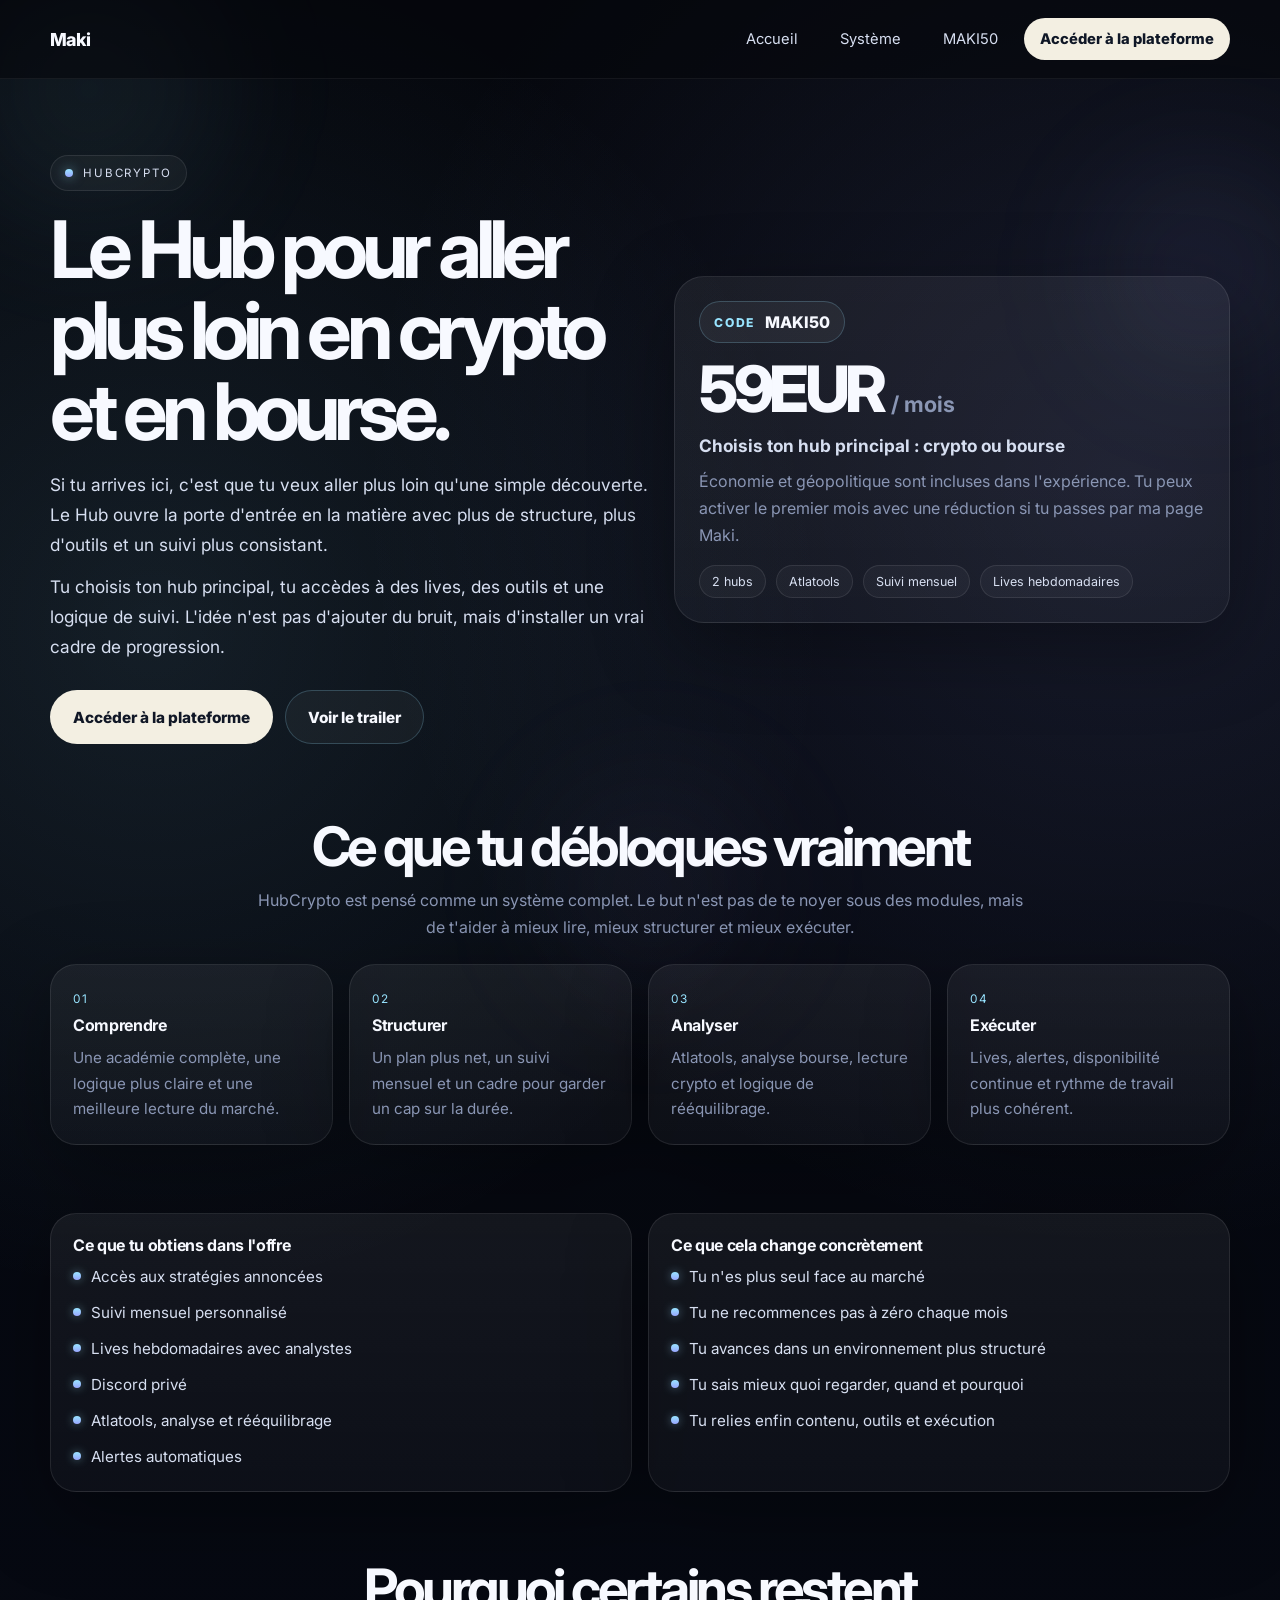
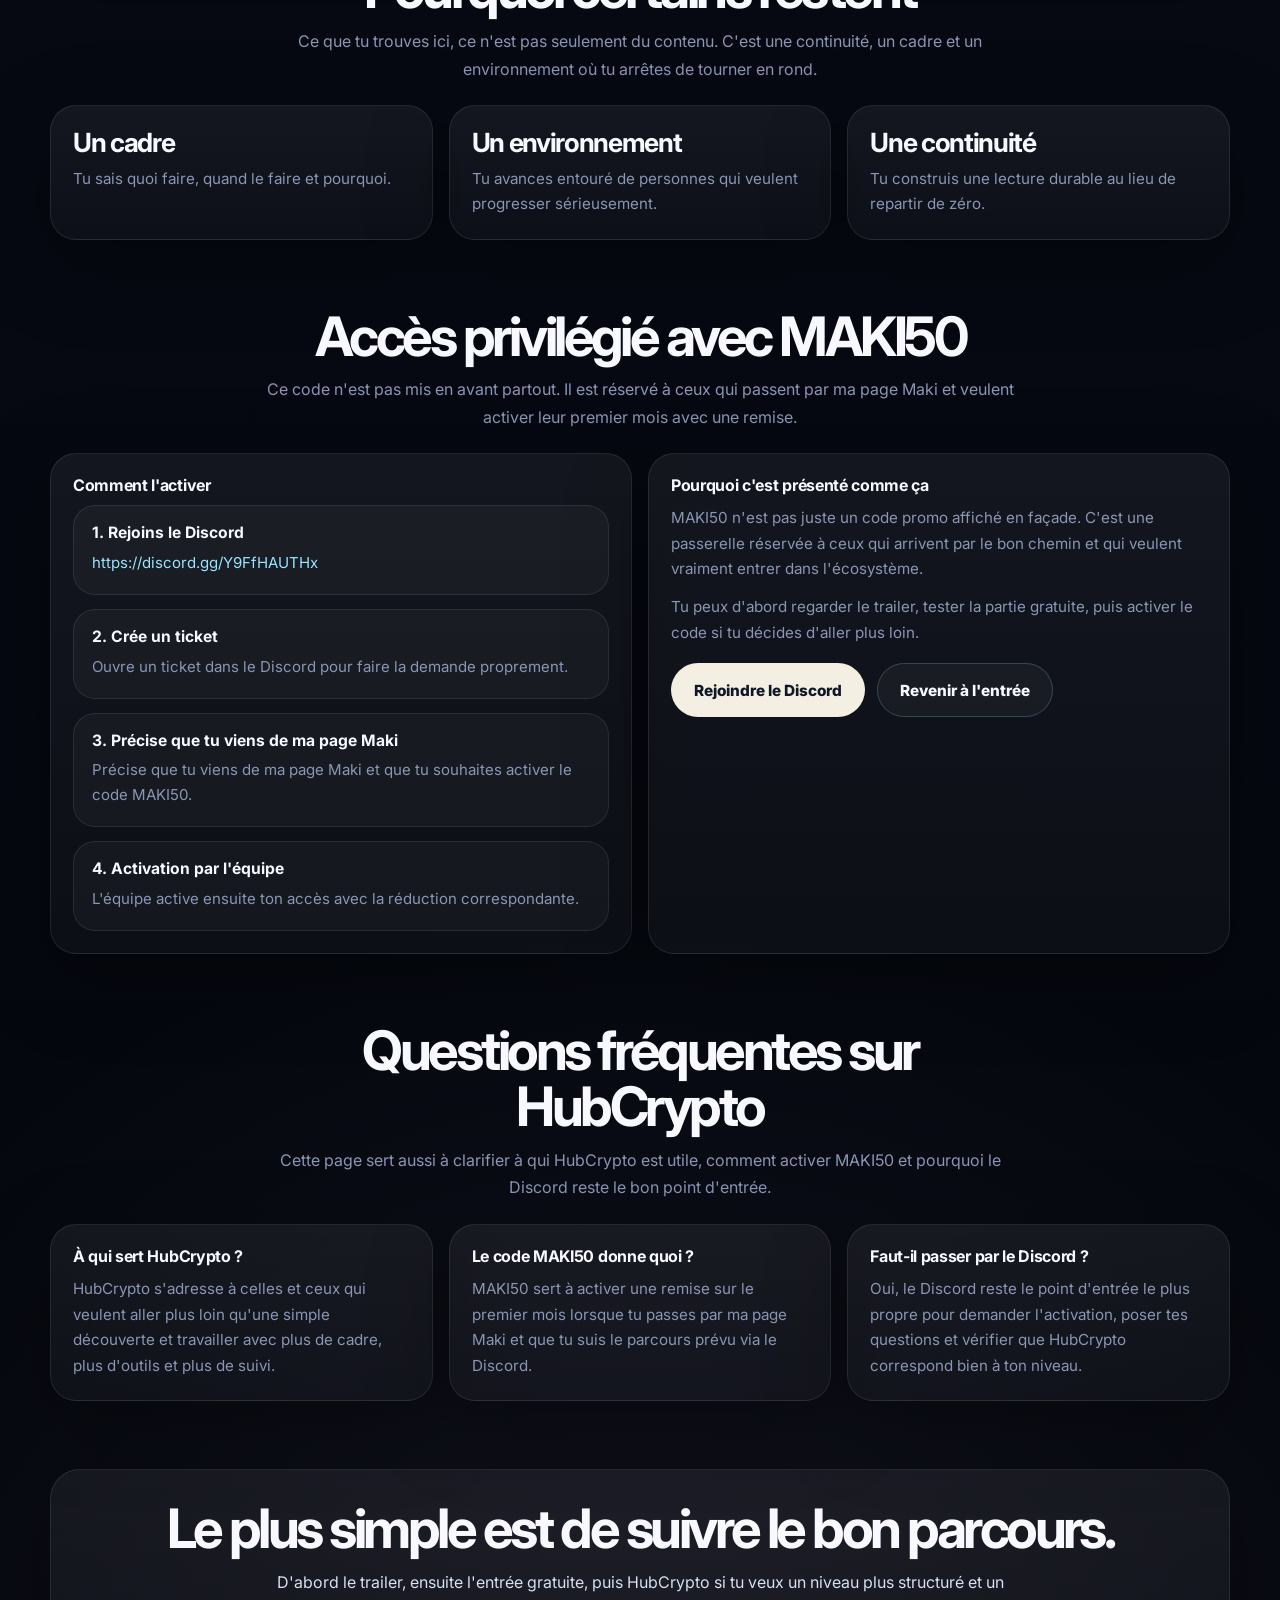
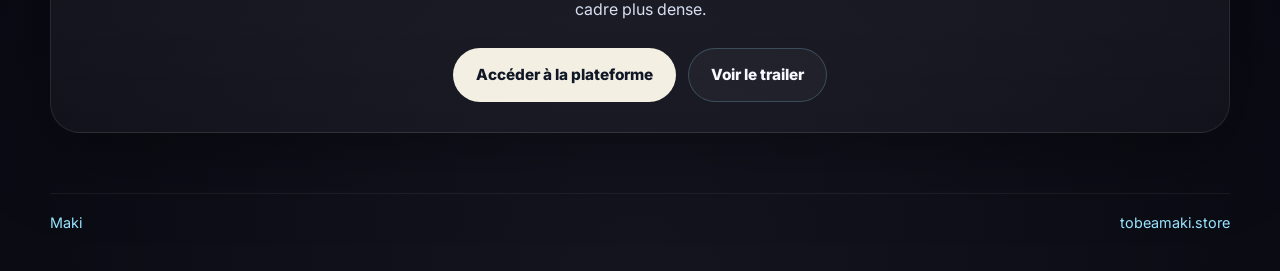
==== hub-details.html @ 9379d166 "Add files via upload" ====
<!DOCTYPE html>
<html lang="fr">
<head>
  <meta charset="UTF-8" />
  <meta http-equiv="Content-Type" content="text/html; charset=UTF-8" />
  <meta name="viewport" content="width=device-width, initial-scale=1.0, viewport-fit=cover" />
  <title>HubCrypto | Aller plus loin avec un vrai cadre</title>
  <link rel="icon" href="https://prod-image-cdn.tensor.trade/images/slug=2c6c34a6-a621-4c5c-a47c-af0aac421579/400x400/freeze=false/https%3A%2F%2Fgateway.irys.xyz%2FCeRVqfexaq6KLjhwmfoS9aE4mgQL9Txv5ToTV9CzAG5n" />
  <meta
    name="description"
    content="Maki vous invite vers l'entrée du HubCrypto avec une plateforme plus structurée : outils, suivi, lives et code MAKI50 pour aller plus loin en crypto et en bourse."
  />
  <meta name="robots" content="index,follow,max-image-preview:large,max-snippet:-1,max-video-preview:-1" />
  <meta property="og:type" content="website" />
  <meta property="og:site_name" content="Maki" />
  <meta property="og:title" content="HubCrypto | Plateforme crypto et bourse avec outils, suivi et MAKI50" />
  <meta
    property="og:description"
    content="HubCrypto prolonge l'entrée Maki avec plus de cadre, plus d'outils, des lives, un suivi et un accès réservé via MAKI50."
  />
  <meta property="og:url" content="https://hub.tobeamaki.store/hub-details" />
  <meta property="og:image" content="https://hub.tobeamaki.store/social-card.svg" />
  <meta name="twitter:card" content="summary_large_image" />
  <meta name="twitter:title" content="HubCrypto | Plateforme crypto et bourse avec outils, suivi et MAKI50" />
  <meta
    name="twitter:description"
    content="Une page claire pour comprendre à qui sert HubCrypto, ce qu'il apporte et comment activer MAKI50."
  />
  <meta name="twitter:image" content="https://hub.tobeamaki.store/social-card.svg" />
  <link rel="canonical" href="https://hub.tobeamaki.store/hub-details" />
  <link rel="stylesheet" href="hub-details.css" />
<script type="application/ld+json">
    {
      "@context": "https://schema.org",
      "@graph": [
        {
          "@type": "WebPage",
          "name": "HubCrypto | Plateforme crypto et bourse avec outils, suivi et MAKI50",
          "url": "https://hub.tobeamaki.store/hub-details",
          "description": "HubCrypto prolonge l'entrée Maki avec une plateforme plus structurée : outils, suivi, lives et code MAKI50 pour aller plus loin en crypto et en bourse.",
          "inLanguage": "fr-FR",
          "isPartOf": {
            "@type": "WebSite",
            "name": "Maki",
            "url": "https://hub.tobeamaki.store/"
          }
        }
      ]
    }
  </script>
  <script type="application/ld+json">
    {
      "@context": "https://schema.org",
      "@type": "FAQPage",
      "mainEntity": [
        {
          "@type": "Question",
          "name": "À qui sert HubCrypto ?",
          "acceptedAnswer": {
            "@type": "Answer",
            "text": "HubCrypto s'adresse à celles et ceux qui veulent aller plus loin qu'une simple découverte et travailler avec plus de cadre, plus d'outils et plus de suivi."
          }
        },
        {
          "@type": "Question",
          "name": "Le code MAKI50 donne quoi ?",
          "acceptedAnswer": {
            "@type": "Answer",
            "text": "MAKI50 sert à activer une remise sur le premier mois lorsque tu passes par la page Maki et que tu suis le parcours prévu via le Discord."
          }
        },
        {
          "@type": "Question",
          "name": "Faut-il passer par le Discord ?",
          "acceptedAnswer": {
            "@type": "Answer",
            "text": "Oui, le Discord reste le point d'entrée le plus propre pour demander l'activation, poser tes questions et vérifier que HubCrypto correspond bien à ton niveau."
          }
        }
      ]
    }
  </script>
  
</head>
<body>
  <div class="orb"></div>
  <div class="orb-2"></div>
  <div class="orb-3"></div>

  <div class="wrap">
    <header class="nav">
      <div class="nav-inner">
        <a class="brand" href="index.html">Maki</a>
        <nav class="nav-links">
          <a href="index.html">Accueil</a>
          <a href="#systeme">Système</a>
          <a href="#maki50">MAKI50</a>
          <a class="nav-cta" href="https://atlametrics.app/" target="_blank" rel="noopener noreferrer">Accéder à la plateforme</a>
        </nav>
      </div>
    </header>

    <main>
      <section class="hero">
        <div class="container hero-grid">
          <div>
            <div class="badge">HubCrypto</div>
            <h1>Le Hub pour aller plus loin en crypto et en bourse.</h1>
            <p class="hero-copy">
              Si tu arrives ici, c'est que tu veux aller plus loin qu'une simple découverte. Le Hub ouvre la porte d'entrée en la matière avec plus de structure, plus d'outils et un suivi plus consistant.
            </p>
            <p class="hero-copy">
              Tu choisis ton hub principal, tu accèdes à des lives, des outils et une logique de suivi. L'idée n'est pas d'ajouter du bruit, mais d'installer un vrai cadre de progression.
            </p>

            <div class="hero-actions">
              <a class="btn btn-primary" href="https://atlametrics.app/" target="_blank" rel="noopener noreferrer">Accéder à la plateforme</a>
              <a class="btn btn-secondary" href="/trailer">Voir le trailer</a>
            </div>
          </div>

          <div class="price-card">
            <div class="promo"><small>Code</small><span>MAKI50</span></div>
            <div class="price-big">59EUR <span>/ mois</span></div>
            <strong>Choisis ton hub principal : crypto ou bourse</strong>
            <p style="color:var(--text-3);line-height:1.68;">
              Économie et géopolitique sont incluses dans l'expérience. Tu peux activer le premier mois avec une réduction si tu passes par ma page Maki.
            </p>

            <div class="price-pills">
              <span class="pill">2 hubs</span>
              <span class="pill">Atlatools</span>
              <span class="pill">Suivi mensuel</span>
              <span class="pill">Lives hebdomadaires</span>
            </div>
          </div>
        </div>
      </section>

      <section id="systeme">
        <div class="container">
          <div class="section-head">
            <h2>Ce que tu débloques vraiment</h2>
            <p>
              HubCrypto est pensé comme un système complet. Le but n'est pas de te noyer sous des modules, mais de t'aider à mieux lire, mieux structurer et mieux exécuter.
            </p>
          </div>

          <div class="grid-4">
            <article class="matrix-card">
              <em>01</em>
              <h3>Comprendre</h3>
              <p>Une académie complète, une logique plus claire et une meilleure lecture du marché.</p>
            </article>

            <article class="matrix-card">
              <em>02</em>
              <h3>Structurer</h3>
              <p>Un plan plus net, un suivi mensuel et un cadre pour garder un cap sur la durée.</p>
            </article>

            <article class="matrix-card">
              <em>03</em>
              <h3>Analyser</h3>
              <p>Atlatools, analyse bourse, lecture crypto et logique de rééquilibrage.</p>
            </article>

            <article class="matrix-card">
              <em>04</em>
              <h3>Exécuter</h3>
              <p>Lives, alertes, disponibilité continue et rythme de travail plus cohérent.</p>
            </article>
          </div>
        </div>
      </section>

      <section>
        <div class="container grid-2">
          <article class="card">
            <h3>Ce que tu obtiens dans l'offre</h3>
            <ul class="feature-list">
              <li>Accès aux stratégies annoncées</li>
              <li>Suivi mensuel personnalisé</li>
              <li>Lives hebdomadaires avec analystes</li>
              <li>Discord privé</li>
              <li>Atlatools, analyse et rééquilibrage</li>
              <li>Alertes automatiques</li>
            </ul>
          </article>

          <article class="card">
            <h3>Ce que cela change concrètement</h3>
            <ul class="feature-list">
              <li>Tu n'es plus seul face au marché</li>
              <li>Tu ne recommences pas à zéro chaque mois</li>
              <li>Tu avances dans un environnement plus structuré</li>
              <li>Tu sais mieux quoi regarder, quand et pourquoi</li>
              <li>Tu relies enfin contenu, outils et exécution</li>
            </ul>
          </article>
        </div>
      </section>

      <section>
        <div class="container">
          <div class="section-head">
            <h2>Pourquoi certains restent</h2>
            <p>
              Ce que tu trouves ici, ce n'est pas seulement du contenu. C'est une continuité, un cadre et un environnement où tu arrêtes de tourner en rond.
            </p>
          </div>

          <div class="grid-3">
            <article class="kpi-card">
              <strong>Un cadre</strong>
              <p>Tu sais quoi faire, quand le faire et pourquoi.</p>
            </article>

            <article class="kpi-card">
              <strong>Un environnement</strong>
              <p>Tu avances entouré de personnes qui veulent progresser sérieusement.</p>
            </article>

            <article class="kpi-card">
              <strong>Une continuité</strong>
              <p>Tu construis une lecture durable au lieu de repartir de zéro.</p>
            </article>
          </div>
        </div>
      </section>

      <section id="maki50">
        <div class="container">
          <div class="section-head">
            <h2>Accès privilégié avec MAKI50</h2>
            <p>
              Ce code n'est pas mis en avant partout. Il est réservé à ceux qui passent par ma page Maki et veulent activer leur premier mois avec une remise.
            </p>
          </div>

          <div class="grid-2">
            <article class="card">
              <h3>Comment l'activer</h3>
              <div class="steps">
                <div class="step">
                  <strong>1. Rejoins le Discord</strong>
                  <p><a href="https://discord.gg/Y9FfHAUTHx" target="_blank" rel="noopener noreferrer" style="color:#98e4ff;text-decoration:none;">https://discord.gg/Y9FfHAUTHx</a></p>
                </div>
                <div class="step">
                  <strong>2. Crée un ticket</strong>
                  <p>Ouvre un ticket dans le Discord pour faire la demande proprement.</p>
                </div>
                <div class="step">
                  <strong>3. Précise que tu viens de ma page Maki</strong>
                  <p>Précise que tu viens de ma page Maki et que tu souhaites activer le code MAKI50.</p>
                </div>
                <div class="step">
                  <strong>4. Activation par l'équipe</strong>
                  <p>L'équipe active ensuite ton accès avec la réduction correspondante.</p>
                </div>
              </div>
            </article>

            <article class="card">
              <h3>Pourquoi c'est présenté comme ça</h3>
              <p>
                MAKI50 n'est pas juste un code promo affiché en façade. C'est une passerelle réservée à ceux qui arrivent par le bon chemin et qui veulent vraiment entrer dans l'écosystème.
              </p>
              <p style="margin-top:12px;">
                Tu peux d'abord regarder le trailer, tester la partie gratuite, puis activer le code si tu décides d'aller plus loin.
              </p>
              <div style="display:flex;gap:12px;flex-wrap:wrap;margin-top:18px;">
                <a class="btn btn-primary" href="https://discord.gg/Y9FfHAUTHx" target="_blank" rel="noopener noreferrer">Rejoindre le Discord</a>
                <a class="btn btn-secondary" href="/">Revenir à l'entrée</a>
              </div>
            </article>
          </div>
        </div>
      </section>

      <section id="faq">
        <div class="container">
          <div class="section-head">
            <h2>Questions fréquentes sur HubCrypto</h2>
            <p>
              Cette page sert aussi à clarifier à qui HubCrypto est utile, comment activer MAKI50 et pourquoi le Discord reste le bon point d'entrée.
            </p>
          </div>

          <div class="grid-3">
            <article class="card">
              <h3>À qui sert HubCrypto ?</h3>
              <p>
                HubCrypto s'adresse à celles et ceux qui veulent aller plus loin qu'une simple découverte et travailler avec plus de cadre, plus d'outils et plus de suivi.
              </p>
            </article>

            <article class="card">
              <h3>Le code MAKI50 donne quoi ?</h3>
              <p>
                MAKI50 sert à activer une remise sur le premier mois lorsque tu passes par ma page Maki et que tu suis le parcours prévu via le Discord.
              </p>
            </article>

            <article class="card">
              <h3>Faut-il passer par le Discord ?</h3>
              <p>
                Oui, le Discord reste le point d'entrée le plus propre pour demander l'activation, poser tes questions et vérifier que HubCrypto correspond bien à ton niveau.
              </p>
            </article>
          </div>
        </div>
      </section>

      <section>
        <div class="container">
          <div class="cta-card">
            <h2>Le plus simple est de suivre le bon parcours.</h2>
            <p>
              D'abord le trailer, ensuite l'entrée gratuite, puis HubCrypto si tu veux un niveau plus structuré et un cadre plus dense.
            </p>
            <div class="cta-actions">
              <a class="btn btn-primary" href="https://atlametrics.app/" target="_blank" rel="noopener noreferrer">Accéder à la plateforme</a>
              <a class="btn btn-secondary" href="/trailer">Voir le trailer</a>
            </div>
          </div>
        </div>
      </section>
    </main>

    <footer>
      <div class="container footer">
        <span class="eyebrow" style="color: var(--accent);">Maki</span>
        <a href="https://tobeamaki.store" style="text-decoration: none; color: inherit;">
          <span class="eyebrow" style="color: var(--accent);">tobeamaki.store</span>
        </a>
      </div>
    </footer>
  </div>
</body>
</html>
</html>
---- hub-details.css ----
﻿@import url('https://fonts.googleapis.com/css2?family=Inter:wght@400;500;600;700;800&display=swap');

*{margin:0;padding:0;box-sizing:border-box}

    :root{
      --bg:#05070d;
      --panel:rgba(255,255,255,.05);
      --line:rgba(255,255,255,.09);
      --line-strong:rgba(152,228,255,.22);
      --text-1:#f7f9ff;
      --text-2:#d7dff1;
      --text-3:#8a96b4;
      --accent:#98e4ff;
      --accent-2:#9aa7ff;
      --brand:#f3efe2;
      --shadow:0 24px 80px rgba(0,0,0,.34);
      --container:1180px;
    }

    html{
      -webkit-font-smoothing:antialiased;
      -moz-osx-font-smoothing:grayscale;
      text-rendering:optimizeLegibility;
      scroll-behavior:smooth;
    }

    body{
      font-family:"Inter", ui-sans-serif, system-ui, -apple-system, BlinkMacSystemFont, "Segoe UI", Roboto, Arial, sans-serif;
      background:
        radial-gradient(circle at 12% 18%, rgba(152,228,255,.10), transparent 22%),
        radial-gradient(circle at 88% 14%, rgba(154,167,255,.12), transparent 24%),
        radial-gradient(circle at 50% 100%, rgba(203,188,255,.08), transparent 28%),
        linear-gradient(180deg,#05070d 0%,#060912 50%,#04060c 100%);
      color:var(--text-1);
      overflow-x:hidden;
      min-height:100vh;
    }

    body::before{
      content:"";
      position:fixed;
      inset:0;
      pointer-events:none;
      opacity:.16;
      background-image:
        linear-gradient(rgba(255,255,255,.03) 1px, transparent 1px),
        linear-gradient(90deg, rgba(255,255,255,.03) 1px, transparent 1px);
      background-size:52px 52px;
      mask-image:radial-gradient(circle at center, black 38%, transparent 92%);
    }

    .orb,.orb-2,.orb-3{
      position:fixed;
      border-radius:999px;
      filter:blur(70px);
      pointer-events:none;
      opacity:.55;
      z-index:0;
    }

    .orb{
      width:34vw;height:34vw;left:-10vw;top:-10vw;
      background:radial-gradient(circle, rgba(152,228,255,.18), transparent 66%);
    }

    .orb-2{
      width:28vw;height:28vw;right:-8vw;top:10vh;
      background:radial-gradient(circle, rgba(154,167,255,.18), transparent 66%);
    }

    .orb-3{
      width:30vw;height:30vw;left:36vw;bottom:-14vw;
      background:radial-gradient(circle, rgba(203,188,255,.10), transparent 70%);
    }

    .wrap{position:relative;z-index:1}
    .container{width:min(calc(100% - 32px), var(--container));margin:0 auto}

    .nav{
      position:sticky;
      top:0;
      z-index:20;
      backdrop-filter:blur(18px);
      background:rgba(5,7,13,.60);
      border-bottom:1px solid rgba(255,255,255,.06);
    }

    .nav-inner{
      width:min(calc(100% - 32px), var(--container));
      margin:0 auto;
      min-height:78px;
      display:flex;
      align-items:center;
      justify-content:space-between;
      gap:14px;
    }

    .brand{
      text-decoration:none;
      color:var(--text-1);
      font-weight:800;
      font-family:"Inter", ui-sans-serif, system-ui, -apple-system, BlinkMacSystemFont, "Segoe UI", Roboto, Arial, sans-serif;
      letter-spacing:-.04em;
      font-size:1.12rem;
    }

    .nav-links{
      display:flex;
      align-items:center;
      gap:10px;
      flex-wrap:wrap;
    }

    .nav-links a{
      text-decoration:none;
      color:var(--text-2);
      font-size:.92rem;
      padding:11px 15px;
      border-radius:999px;
      border:1px solid transparent;
      transition:.2s ease;
    }

    .nav-links a:hover{
      background:rgba(255,255,255,.04);
      border-color:var(--line);
    }

    .nav-links .nav-cta{
      background:var(--brand);
      color:#0f1726;
      font-weight:800;
      border-color:transparent;
    }

    .hero{
      padding:76px 0 40px;
    }

    .hero-grid{
      display:grid;
      grid-template-columns:1.04fr .96fr;
      gap:22px;
      align-items:center;
    }

    .badge{
      display:inline-flex;
      align-items:center;
      gap:10px;
      padding:10px 14px;
      border-radius:999px;
      border:1px solid var(--line);
      background:rgba(255,255,255,.04);
      color:var(--text-2);
      font-size:.72rem;
      letter-spacing:.16em;
      text-transform:uppercase;
      margin-bottom:18px;
    }

    .badge::before{
      content:"";
      width:8px;height:8px;border-radius:999px;
      background:linear-gradient(180deg,var(--accent),var(--accent-2));
      box-shadow:0 0 12px rgba(152,228,255,.55);
    }

    h1,h2,.brand,.price-big,.card h3,.matrix-card h3,.kpi-card h3,.kpi-card strong{
      font-family:"Inter", ui-sans-serif, system-ui, -apple-system, BlinkMacSystemFont, "Segoe UI", Roboto, Arial, sans-serif;
    }

    h1{
      font-size:clamp(2.8rem, 6.2vw, 5.4rem);
      line-height:1.02;
      letter-spacing:-.075em;
      margin-bottom:18px;
      max-width:760px;
    }

    .hero-copy{
      font-size:clamp(1rem,1.8vw,1.08rem);
      line-height:1.74;
      color:var(--text-2);
      max-width:730px;
    }

    .hero-copy + .hero-copy{margin-top:12px}

    .hero-actions{
      display:flex;
      gap:12px;
      flex-wrap:wrap;
      margin-top:28px;
    }

    .btn{
      min-height:54px;
      padding:0 22px;
      border-radius:999px;
      text-decoration:none;
      display:inline-flex;
      align-items:center;
      justify-content:center;
      font-weight:800;
      font-size:.96rem;
      transition:.2s ease;
    }

    .btn-primary{
      background:var(--brand);
      color:#101726;
      border:1px solid transparent;
    }

    .btn-primary:hover,.btn-secondary:hover{transform:translateY(-1px)}

    .btn-secondary{
      color:var(--text-1);
      border:1px solid var(--line-strong);
      background:rgba(255,255,255,.04);
    }

    .panel,.card,.matrix-card,.price-card,.kpi-card,.cta-card{
      border:1px solid var(--line);
      background:linear-gradient(180deg, rgba(255,255,255,.06), rgba(255,255,255,.03));
      box-shadow:var(--shadow);
      backdrop-filter:blur(16px);
    }

    .price-card{
      border-radius:30px;
      padding:24px;
    }

    .promo{
      display:inline-flex;
      align-items:center;
      gap:10px;
      padding:10px 14px;
      border-radius:999px;
      border:1px solid var(--line-strong);
      background:rgba(255,255,255,.05);
      font-weight:800;
      color:var(--text-1);
      margin-bottom:14px;
    }

    .promo small{
      color:var(--accent);
      font-size:.76rem;
      text-transform:uppercase;
      letter-spacing:.14em;
    }

    .price-big{
      font-size:clamp(2.7rem,5vw,4.3rem);
      line-height:1;
      letter-spacing:-.07em;
      font-weight:800;
      color:var(--text-1);
      margin-bottom:12px;
    }

    .price-big span{
      font-size:.34em;
      font-weight:700;
      color:var(--text-3);
      letter-spacing:0;
    }

    .price-card strong{
      display:block;
      font-size:1.08rem;
      color:var(--text-2);
      line-height:1.45;
      margin-bottom:10px;
    }

    .price-pills{
      display:flex;
      gap:10px;
      flex-wrap:wrap;
      margin-top:16px;
    }

    .pill{
      padding:8px 12px;
      border-radius:999px;
      border:1px solid var(--line);
      background:rgba(255,255,255,.04);
      font-size:.78rem;
      color:var(--text-2);
    }

    section{padding:34px 0}

    .section-head{
      max-width:780px;
      margin:0 auto 22px;
      text-align:center;
    }

    h2{
      font-size:clamp(2rem,4.4vw,3.4rem);
      line-height:1.04;
      letter-spacing:-.065em;
      margin-bottom:12px;
    }

    .section-head p{
      color:var(--text-3);
      line-height:1.72;
      font-size:1rem;
    }

    .grid-2,.grid-3,.grid-4{
      display:grid;
      gap:16px;
    }

    .grid-2{grid-template-columns:1fr 1fr}
    .grid-3{grid-template-columns:repeat(3,1fr)}
    .grid-4{grid-template-columns:repeat(4,1fr)}

    .card,.matrix-card,.kpi-card{
      border-radius:26px;
      padding:22px;
    }

    .card h3,.matrix-card h3,.kpi-card h3{
      font-size:1rem;
      line-height:1.2;
      letter-spacing:-.02em;
      color:var(--text-1);
      margin-bottom:10px;
    }

    .card p,.matrix-card p,.kpi-card p{
      font-size:.95rem;
      line-height:1.68;
      color:var(--text-3);
    }

    .matrix-card em{
      display:inline-block;
      font-style:normal;
      font-size:.74rem;
      text-transform:uppercase;
      letter-spacing:.14em;
      color:var(--accent);
      margin-bottom:10px;
    }

    .feature-list{
      list-style:none;
      display:grid;
      gap:12px;
    }

    .feature-list li{
      position:relative;
      padding-left:18px;
      font-size:.95rem;
      line-height:1.58;
      color:var(--text-2);
    }

    .feature-list li::before{
      content:"";
      position:absolute;
      left:0;
      top:.76em;
      width:8px;
      height:8px;
      border-radius:999px;
      background:linear-gradient(180deg,var(--accent),var(--accent-2));
      box-shadow:0 0 10px rgba(152,228,255,.45);
      transform:translateY(-50%);
    }

    .kpi-card strong{
      display:block;
      font-size:1.65rem;
      letter-spacing:-.05em;
      color:var(--text-1);
      margin-bottom:8px;
      line-height:1.1;
    }

    .kpi-card span{
      display:block;
      font-size:.84rem;
      text-transform:uppercase;
      letter-spacing:.12em;
      color:var(--text-3);
      line-height:1.45;
    }

    .steps{
      display:grid;
      gap:14px;
    }

    .step{
      border-radius:22px;
      padding:18px;
      border:1px solid var(--line);
      background:rgba(255,255,255,.035);
    }

    .step strong{
      display:block;
      font-size:.98rem;
      line-height:1.2;
      color:var(--text-1);
      margin-bottom:8px;
    }

    .step p{
      color:var(--text-3);
      line-height:1.65;
      font-size:.94rem;
    }

    .cta-card{
      border-radius:30px;
      padding:30px;
      text-align:center;
    }

    .cta-card p{
      max-width:760px;
      margin:0 auto;
      color:var(--text-2);
      line-height:1.72;
    }

    .cta-actions{
      display:flex;
      justify-content:center;
      gap:12px;
      flex-wrap:wrap;
      margin-top:24px;
    }

    footer{padding:26px 0 40px}

    .footer{
      border-top:1px solid rgba(255,255,255,.06);
      padding-top:20px;
      display:flex;
      align-items:center;
      justify-content:space-between;
      gap:12px;
      flex-wrap:wrap;
      color:var(--text-3);
      font-size:.9rem;
    }

    @media (max-width:1024px){
      .hero-grid,.grid-2,.grid-3,.grid-4{grid-template-columns:1fr}
    }

    @media (max-width:720px){
      .container,.nav-inner{width:min(calc(100% - 24px), var(--container))}
      .nav-inner{min-height:68px}
      .nav-links{display:none}
      .hero{padding:54px 0 24px}
      .hero-actions,.cta-actions{flex-direction:column}
      .btn{width:100%}
      .price-card,.card,.matrix-card,.kpi-card,.cta-card{padding:18px}
    }

/* Stability tweaks */
.nav,.panel,.card,.matrix-card,.price-card,.kpi-card,.cta-card{backdrop-filter:none;-webkit-backdrop-filter:none;}
.orb,.orb-2,.orb-3{filter:blur(56px);}
body::before{opacity:.12;}
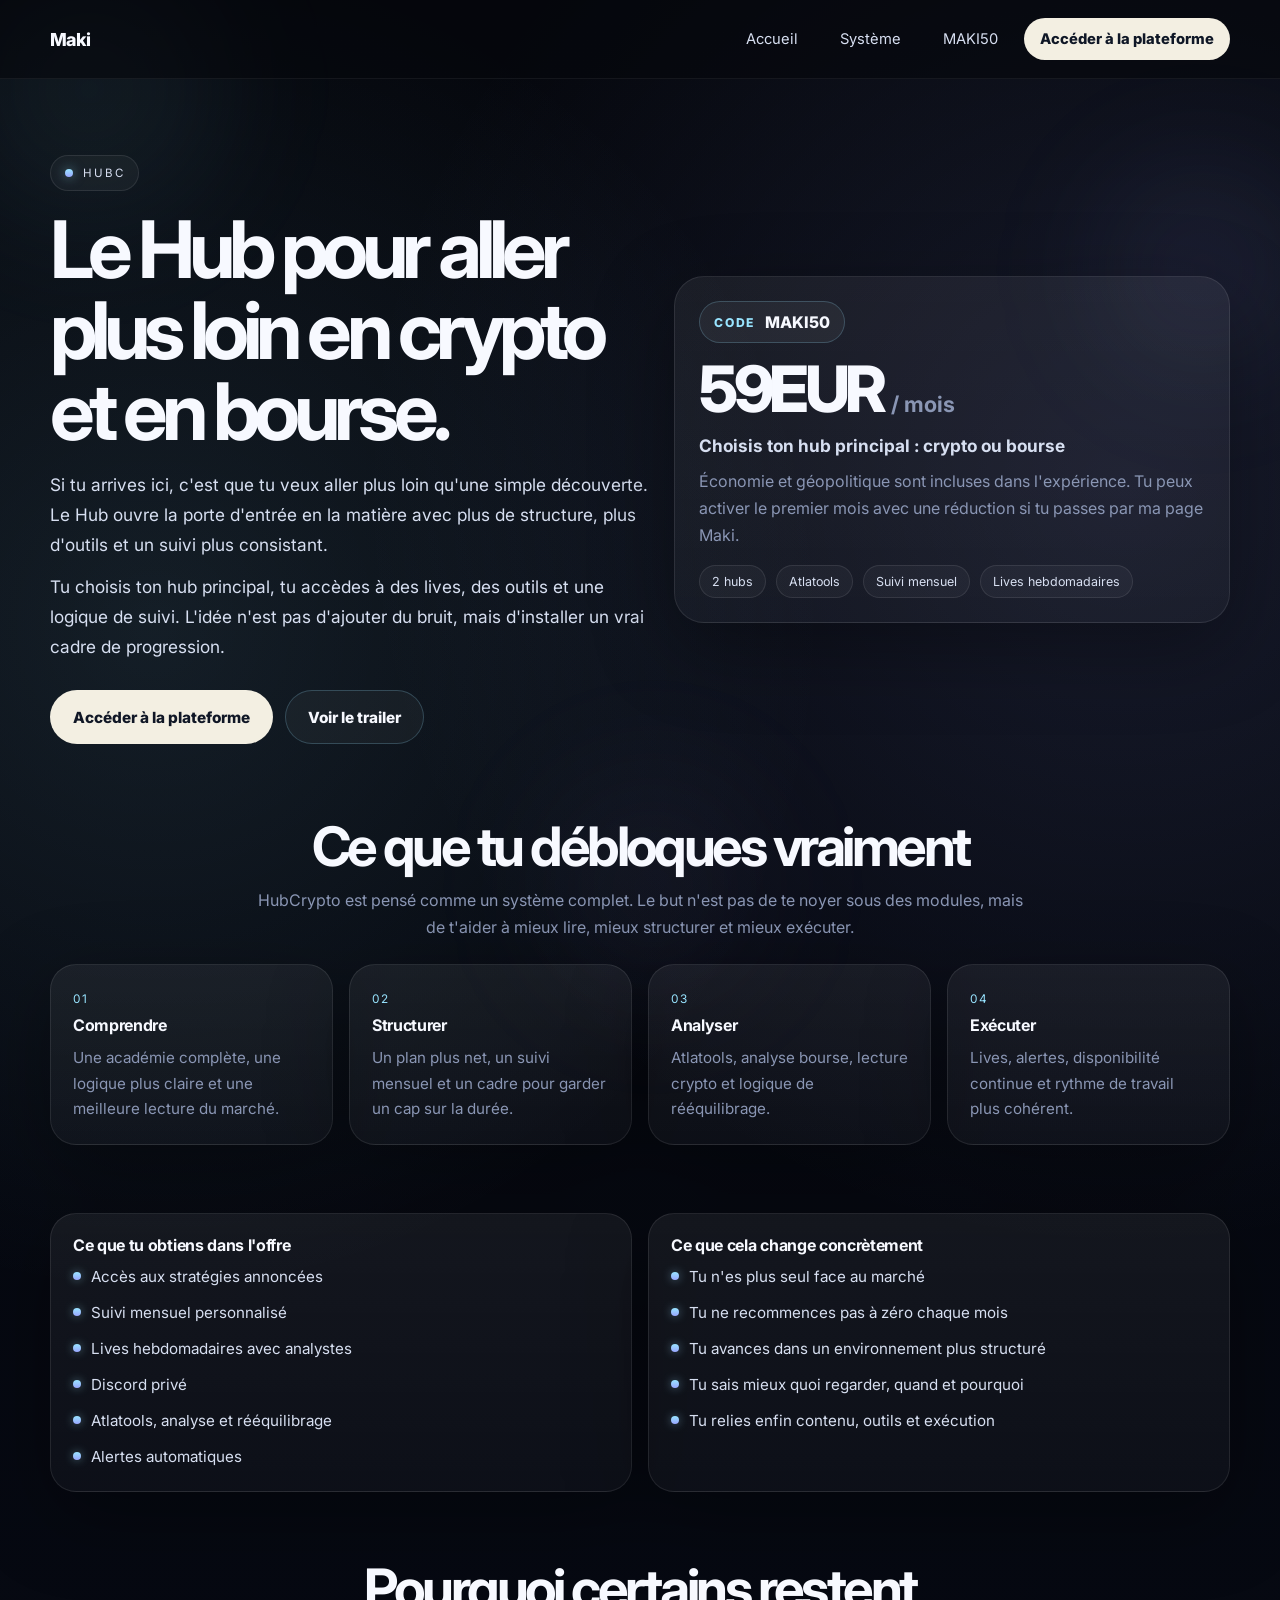
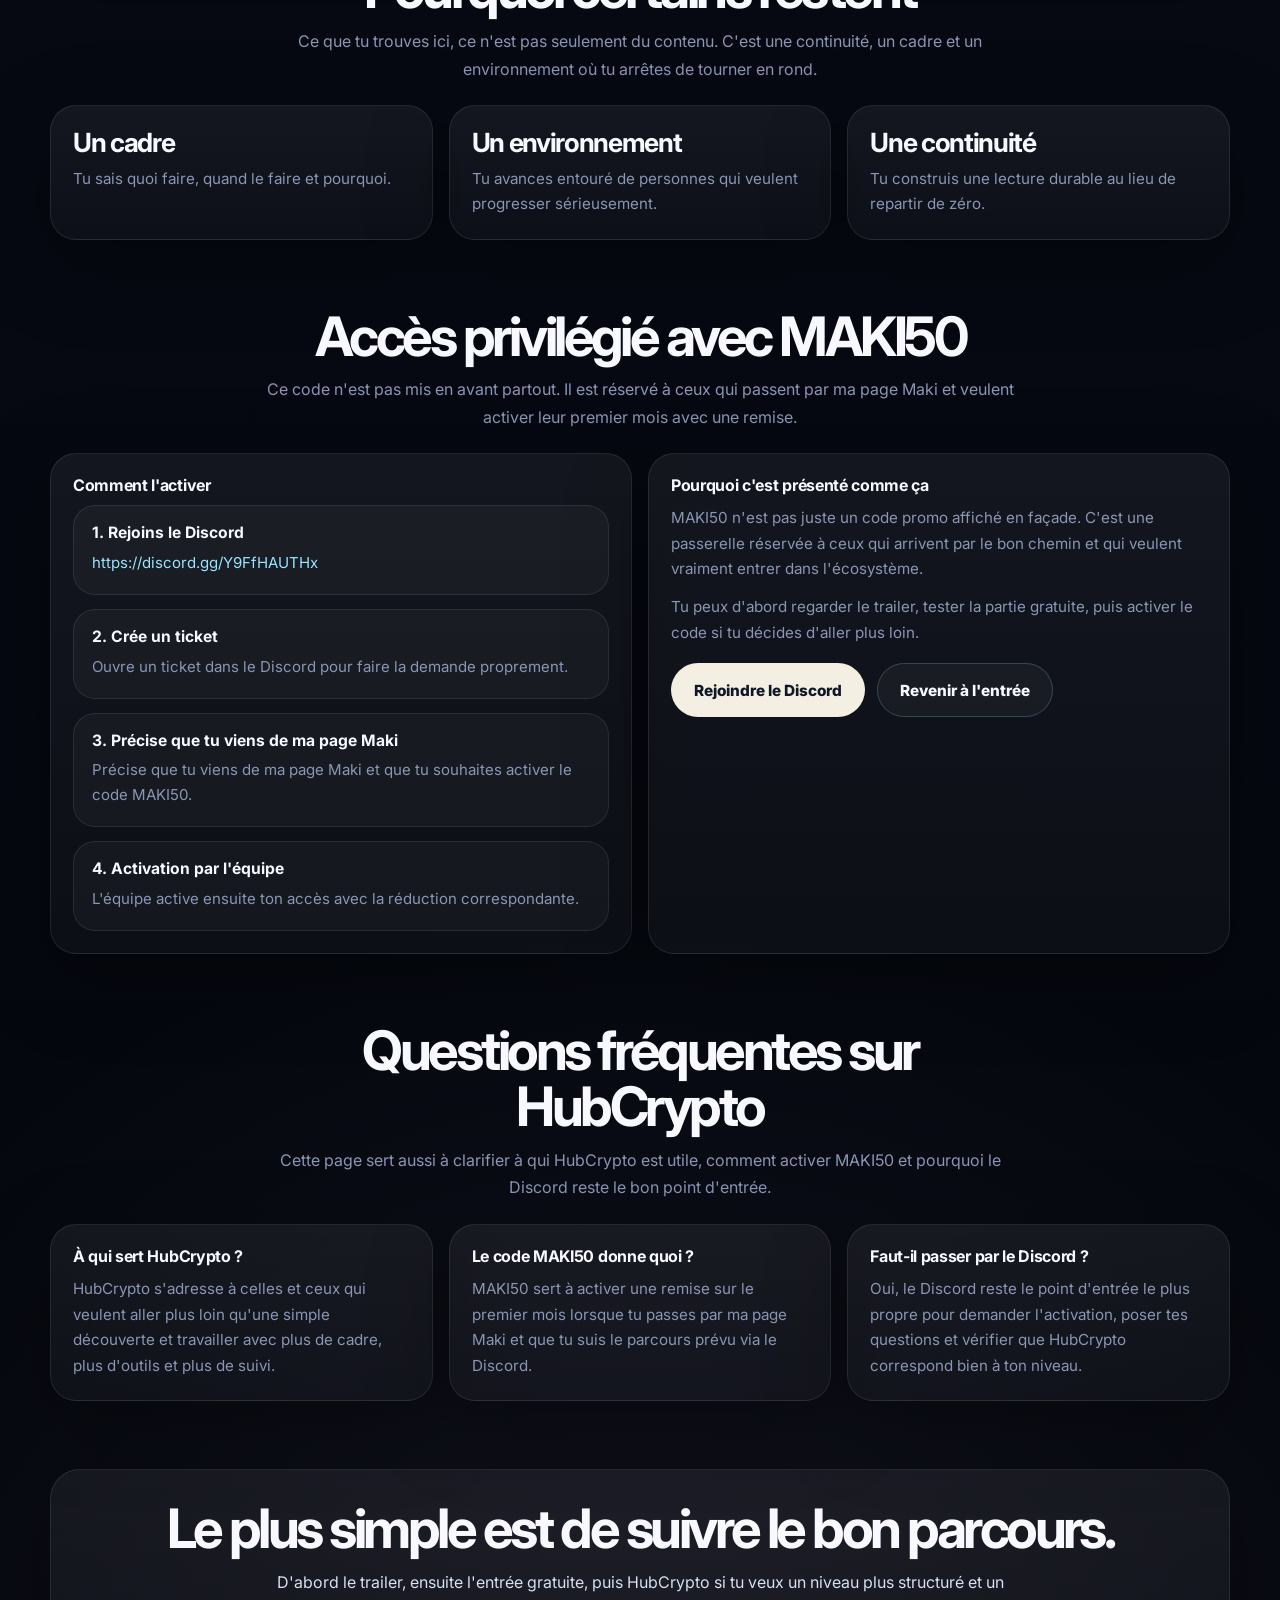
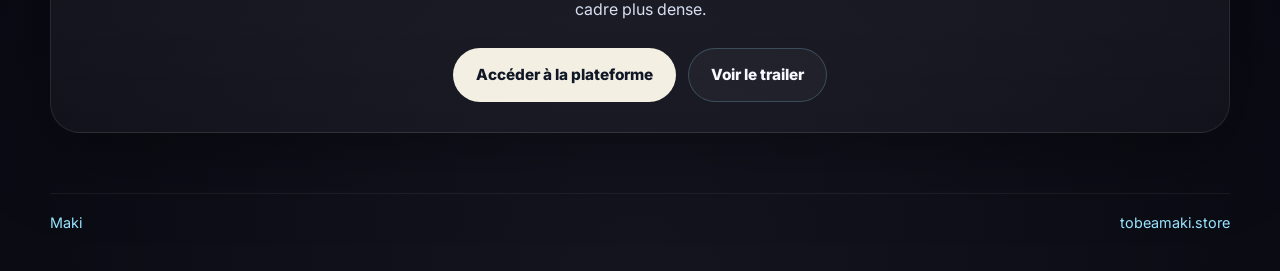
==== commit 29f45e8d: "Update hub-details.html" ====
--- a/hub-details.html
+++ b/hub-details.html
@@ -4,27 +4,27 @@
   <meta charset="UTF-8" />
   <meta http-equiv="Content-Type" content="text/html; charset=UTF-8" />
   <meta name="viewport" content="width=device-width, initial-scale=1.0, viewport-fit=cover" />
-  <title>HubCrypto | Aller plus loin avec un vrai cadre</title>
+  <title>Hub | Aller plus loin avec un vrai cadre</title>
   <link rel="icon" href="https://prod-image-cdn.tensor.trade/images/slug=2c6c34a6-a621-4c5c-a47c-af0aac421579/400x400/freeze=false/https%3A%2F%2Fgateway.irys.xyz%2FCeRVqfexaq6KLjhwmfoS9aE4mgQL9Txv5ToTV9CzAG5n" />
   <meta
     name="description"
-    content="Maki vous invite vers l'entrée du HubCrypto avec une plateforme plus structurée : outils, suivi, lives et code MAKI50 pour aller plus loin en crypto et en bourse."
+    content="Maki vous invite vers l'entrée du Hub avec une plateforme structurée : outils, suivi, lives et code MAKI50 pour aller plus loin en crypto et en bourse."
   />
   <meta name="robots" content="index,follow,max-image-preview:large,max-snippet:-1,max-video-preview:-1" />
   <meta property="og:type" content="website" />
   <meta property="og:site_name" content="Maki" />
-  <meta property="og:title" content="HubCrypto | Plateforme crypto et bourse avec outils, suivi et MAKI50" />
+  <meta property="og:title" content="Hub | Plateforme crypto et bourse avec outils, suivi et MAKI50" />
   <meta
     property="og:description"
-    content="HubCrypto prolonge l'entrée Maki avec plus de cadre, plus d'outils, des lives, un suivi et un accès réservé via MAKI50."
+    content="Maki vous invite vers l'entrée du Hub avec une plateforme structurée : outils, suivi, lives et code MAKI50 pour aller plus loin en crypto et en bourse."
   />
   <meta property="og:url" content="https://hub.tobeamaki.store/hub-details" />
   <meta property="og:image" content="https://hub.tobeamaki.store/social-card.svg" />
   <meta name="twitter:card" content="summary_large_image" />
-  <meta name="twitter:title" content="HubCrypto | Plateforme crypto et bourse avec outils, suivi et MAKI50" />
+  <meta name="twitter:title" content="Hub | Plateforme crypto et bourse avec outils, suivi et MAKI50" />
   <meta
     name="twitter:description"
-    content="Une page claire pour comprendre à qui sert HubCrypto, ce qu'il apporte et comment activer MAKI50."
+    content="Maki vous invite vers l'entrée du Hub avec une plateforme structurée : outils, suivi, lives et code MAKI50 pour aller plus loin en crypto et en bourse."
   />
   <meta name="twitter:image" content="https://hub.tobeamaki.store/social-card.svg" />
   <link rel="canonical" href="https://hub.tobeamaki.store/hub-details" />
@@ -35,9 +35,9 @@
       "@graph": [
         {
           "@type": "WebPage",
-          "name": "HubCrypto | Plateforme crypto et bourse avec outils, suivi et MAKI50",
+          "name": "Hub | Plateforme crypto et bourse avec outils, suivi et MAKI50",
           "url": "https://hub.tobeamaki.store/hub-details",
-          "description": "HubCrypto prolonge l'entrée Maki avec une plateforme plus structurée : outils, suivi, lives et code MAKI50 pour aller plus loin en crypto et en bourse.",
+          "description": "Maki vous invite vers l'entrée du Hub avec une plateforme structurée : outils, suivi, lives et code MAKI50 pour aller plus loin en crypto et en bourse.",
           "inLanguage": "fr-FR",
           "isPartOf": {
             "@type": "WebSite",
@@ -55,7 +55,7 @@
       "mainEntity": [
         {
           "@type": "Question",
-          "name": "À qui sert HubCrypto ?",
+          "name": "À qui sert Hub ?",
           "acceptedAnswer": {
             "@type": "Answer",
             "text": "HubCrypto s'adresse à celles et ceux qui veulent aller plus loin qu'une simple découverte et travailler avec plus de cadre, plus d'outils et plus de suivi."
@@ -104,7 +104,7 @@
       <section class="hero">
         <div class="container hero-grid">
           <div>
-            <div class="badge">HubCrypto</div>
+            <div class="badge">HubC</div>
             <h1>Le Hub pour aller plus loin en crypto et en bourse.</h1>
             <p class="hero-copy">
               Si tu arrives ici, c'est que tu veux aller plus loin qu'une simple découverte. Le Hub ouvre la porte d'entrée en la matière avec plus de structure, plus d'outils et un suivi plus consistant.
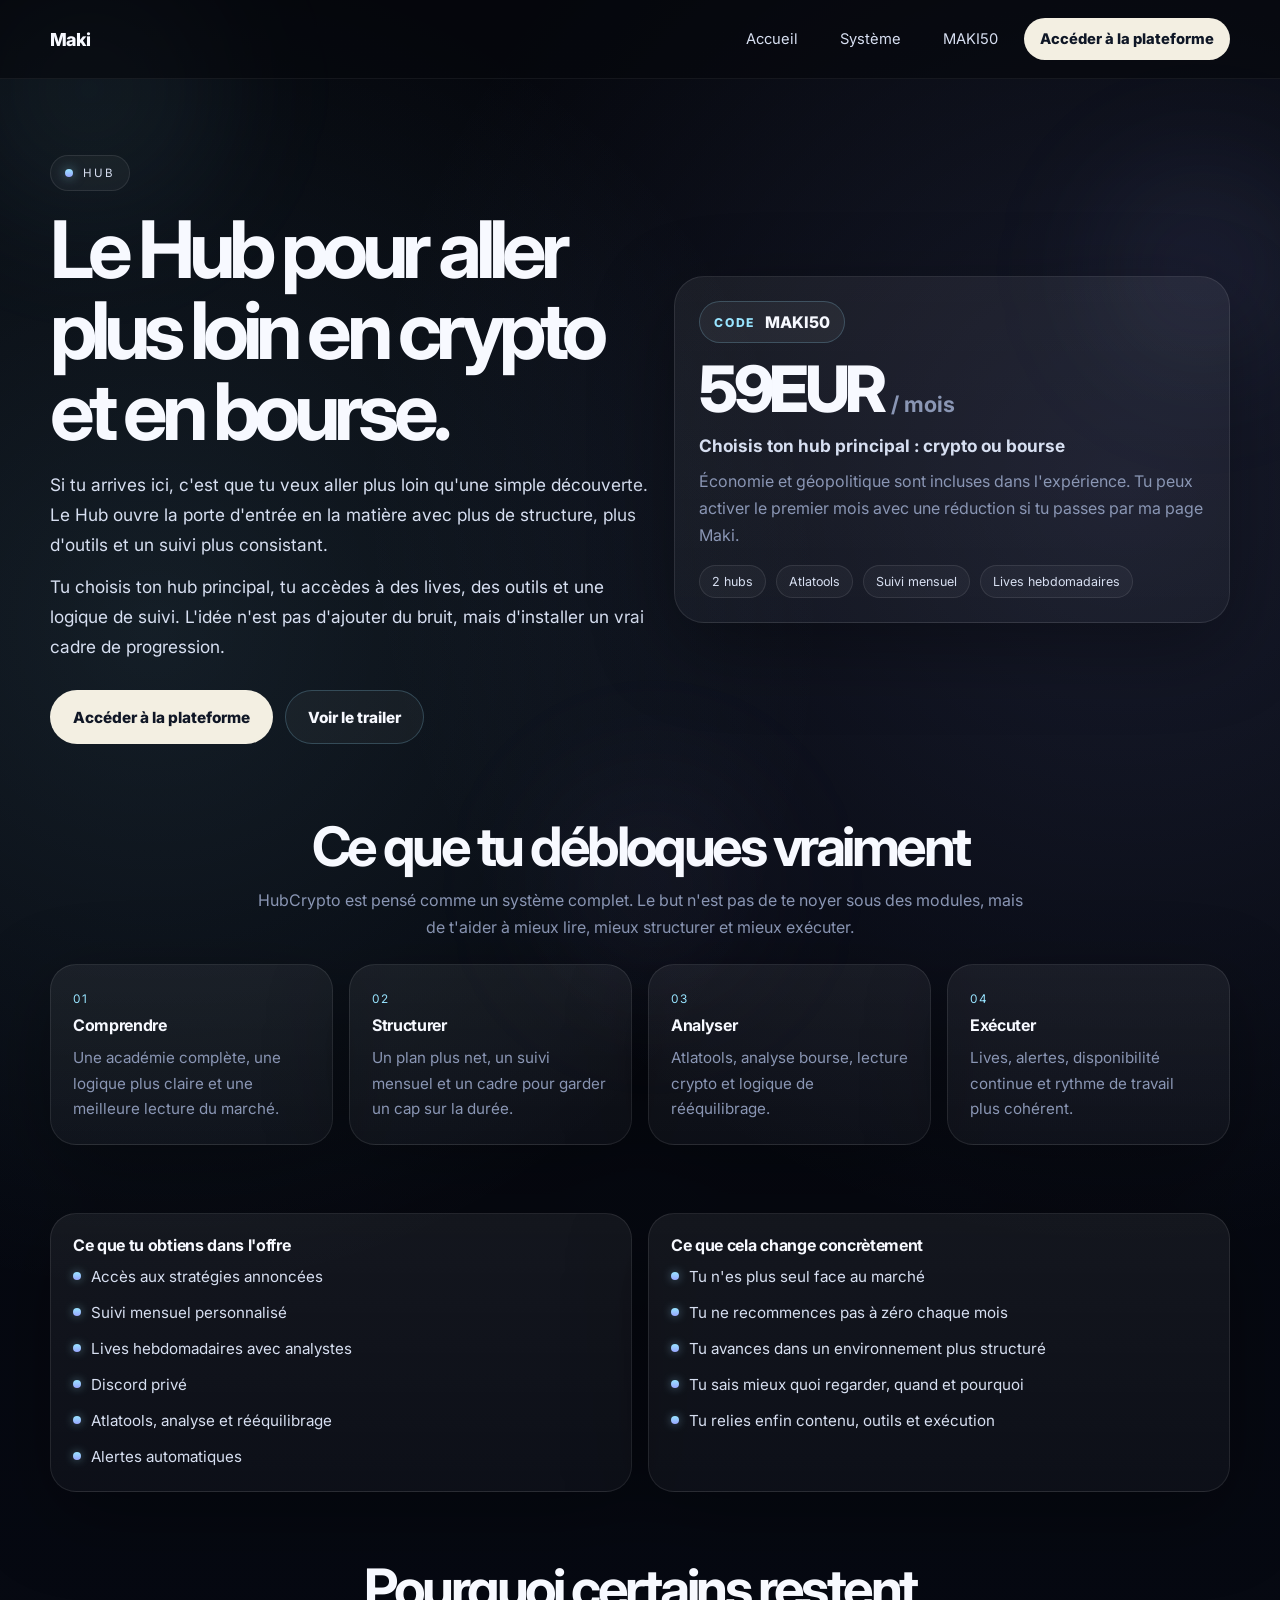
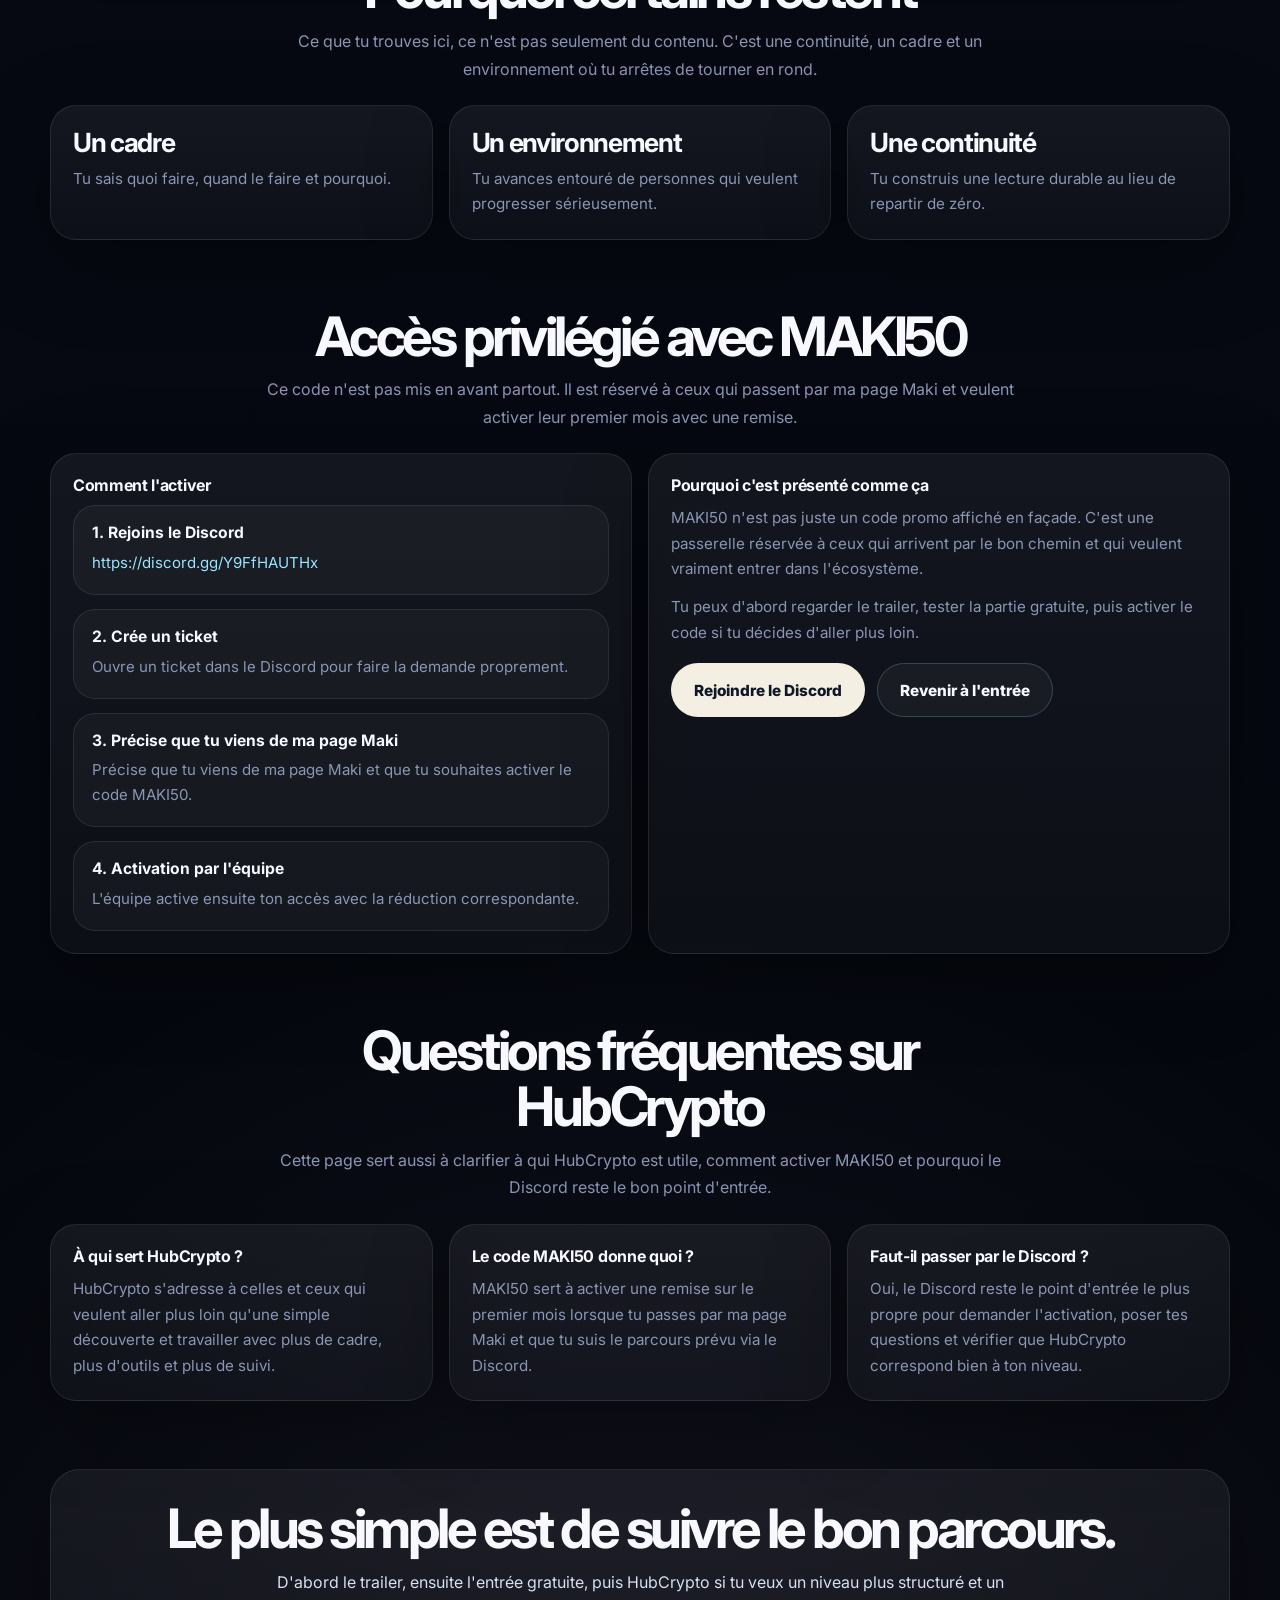
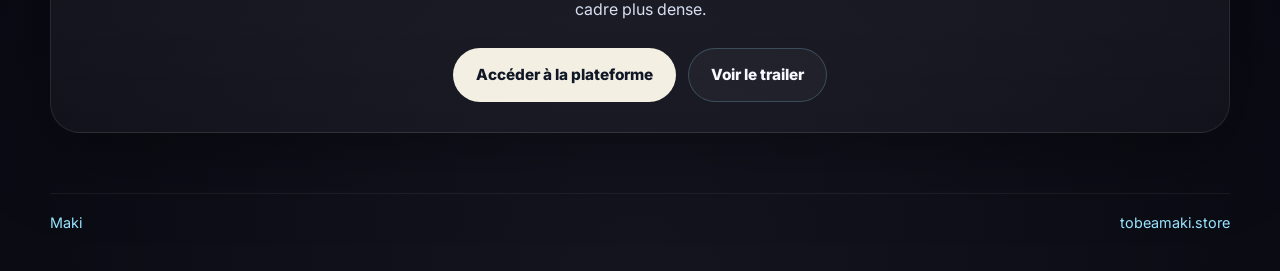
==== commit d7c0f3fa: "Update hub-details.html" ====
--- a/hub-details.html
+++ b/hub-details.html
@@ -104,7 +104,7 @@
       <section class="hero">
         <div class="container hero-grid">
           <div>
-            <div class="badge">HubC</div>
+            <div class="badge">Hub</div>
             <h1>Le Hub pour aller plus loin en crypto et en bourse.</h1>
             <p class="hero-copy">
               Si tu arrives ici, c'est que tu veux aller plus loin qu'une simple découverte. Le Hub ouvre la porte d'entrée en la matière avec plus de structure, plus d'outils et un suivi plus consistant.
